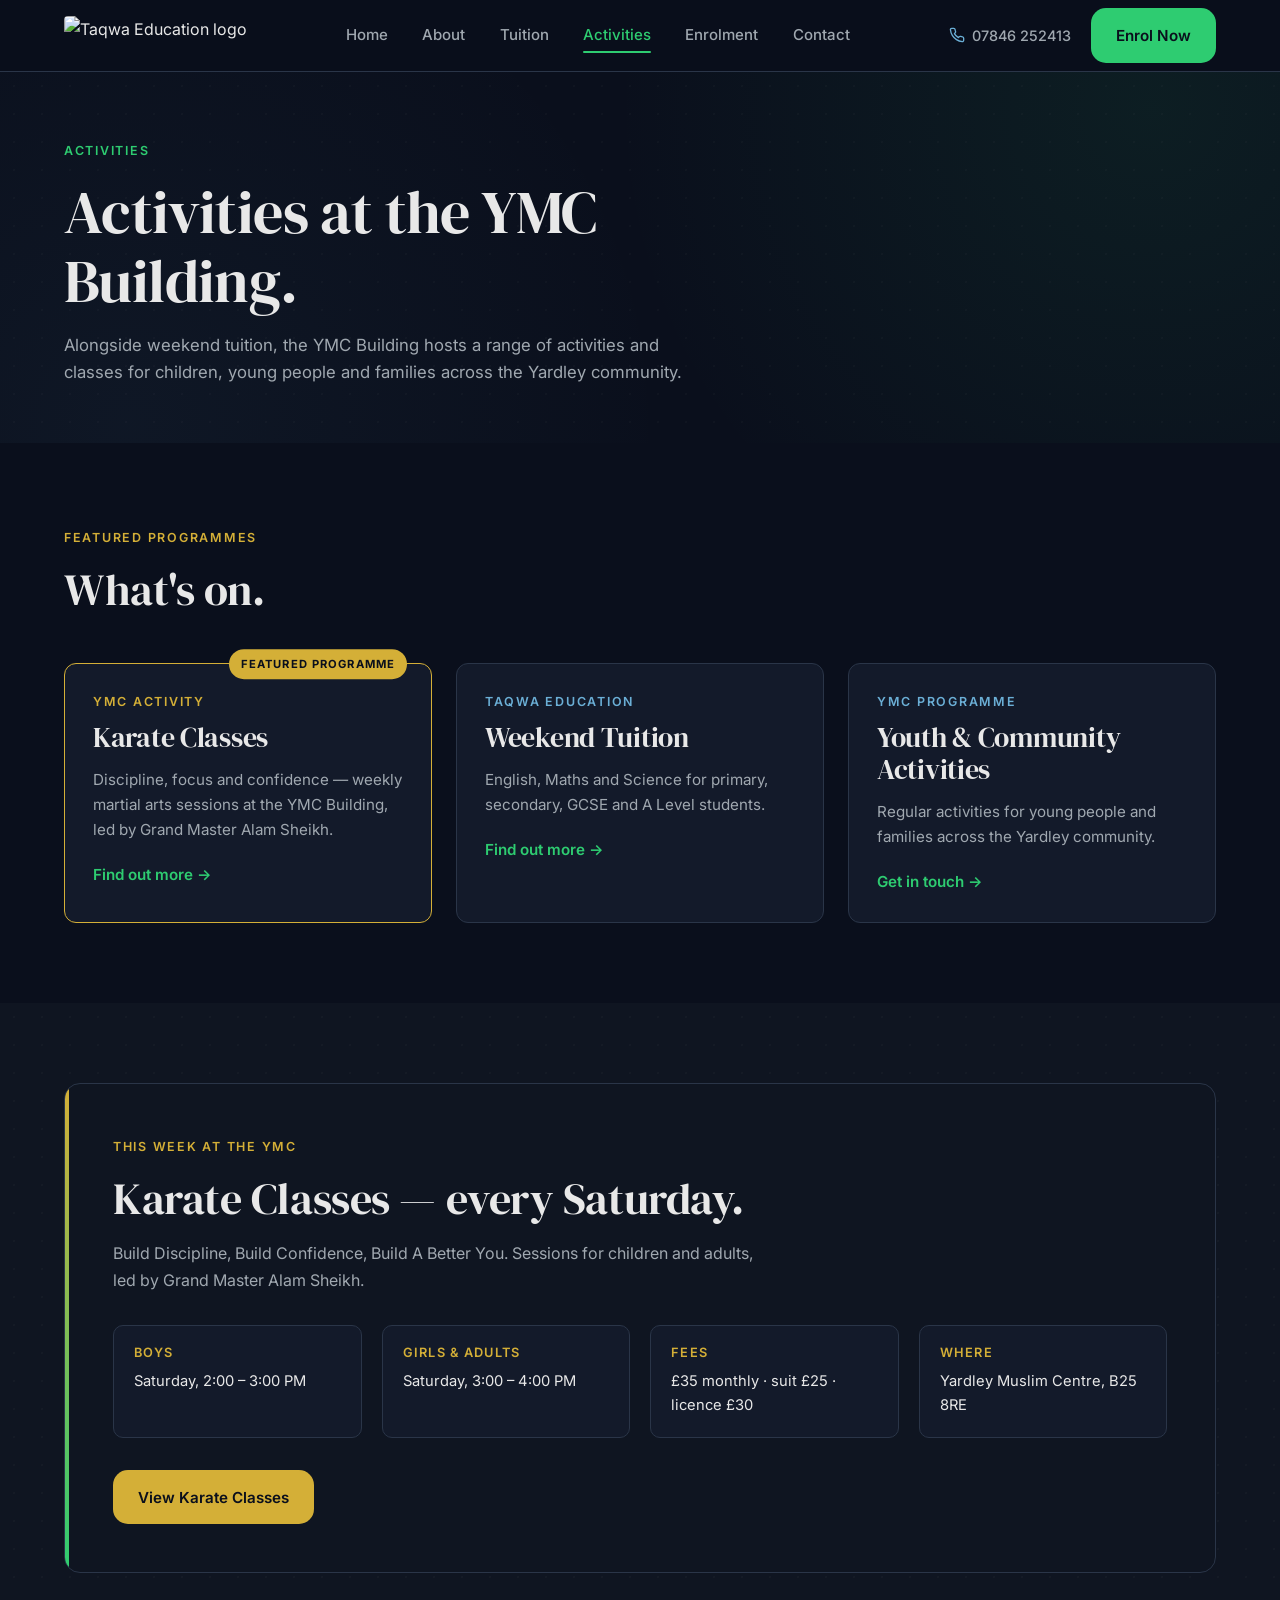
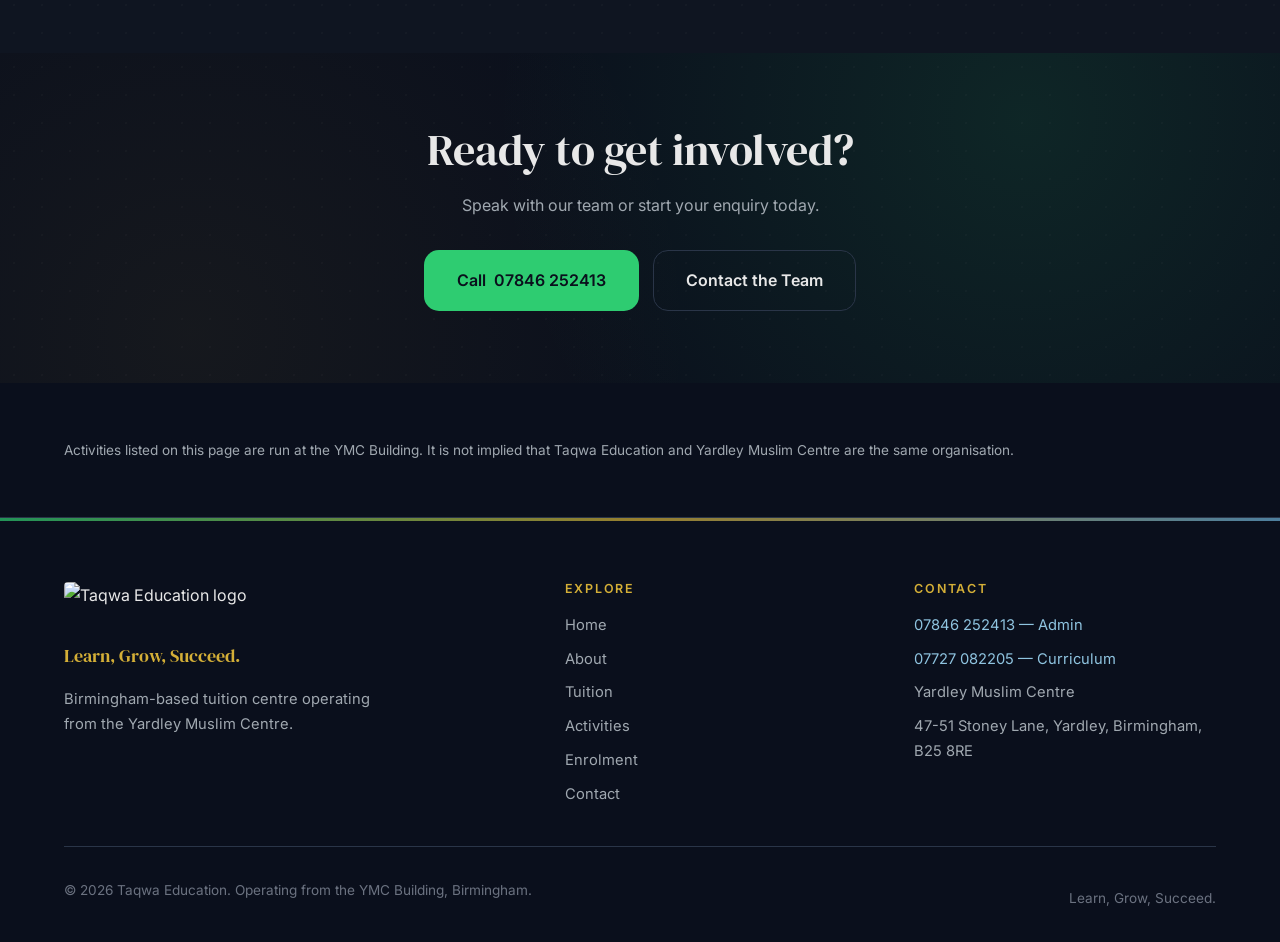
==== activities/index.html @ d9511a02 "Add Activities page with content and structure This HTML file contains the structure and content for" ====
<!DOCTYPE html>
<html lang="en-GB">
<head>
  <meta charset="UTF-8">
  <meta name="viewport" content="width=device-width, initial-scale=1">
  <title>Activities &amp; Classes | Taqwa Education</title>
  <meta name="description" content="Activities and classes at the Yardley Muslim Centre (YMC) Building, Birmingham — karate classes for children and adults, weekend tuition and community programmes.">
  <link rel="canonical" href="https://taqwaeducation.com/activities/">
  <link rel="preconnect" href="https://fonts.googleapis.com">
  <link rel="preconnect" href="https://fonts.gstatic.com" crossorigin>
  <link href="https://fonts.googleapis.com/css2?family=DM+Serif+Display&family=Inter:wght@400;500;600;700&display=swap" rel="stylesheet">
  <link rel="stylesheet" href="/styles.css">
</head>
<body>
<a class="skip-link" href="#main">Skip to content</a>

<!-- ============ HEADER (keep identical site-wide) ============ -->
<header class="site-header">
  <div class="header-inner">
    <a class="brand" href="/" aria-label="Taqwa Education — Home">
      <img src="/assets/images/logo.png" alt="Taqwa Education logo"><!-- ← swap to your actual logo path -->
    </a>
    <nav class="nav" aria-label="Main navigation">
      <a href="/">Home</a>
      <a href="/about">About</a>
      <a href="/services">Tuition</a>
      <a href="/activities/" class="active">Activities</a>
      <a href="/enrolment">Enrolment</a>
      <a href="/contact">Contact</a>
    </nav>
    <div class="nav-cta">
      <a class="nav-phone" href="tel:07846252413" data-cfg-phone="phoneAdminRaw">
        <svg width="16" height="16" viewBox="0 0 24 24" fill="none" stroke="currentColor" stroke-width="2" stroke-linecap="round" stroke-linejoin="round"><path d="M22 16.92v3a2 2 0 0 1-2.18 2 19.79 19.79 0 0 1-8.63-3.07 19.5 19.5 0 0 1-6-6 19.79 19.79 0 0 1-3.07-8.67A2 2 0 0 1 4.11 2h3a2 2 0 0 1 2 1.72 12.84 12.84 0 0 0 .7 2.81 2 2 0 0 1-.45 2.11L8.09 9.91a16 16 0 0 0 6 6l1.27-1.27a2 2 0 0 1 2.11-.45 12.84 12.84 0 0 0 2.81.7A2 2 0 0 1 22 16.92z"/></svg>
        <span data-cfg="phoneAdmin">07846 252413</span>
      </a>
      <a class="btn btn-primary" href="/enrolment">Enrol Now</a>
      <button class="hamburger" aria-expanded="false" aria-controls="mobileNav" aria-label="Toggle menu">
        <svg class="icon-open" width="22" height="22" viewBox="0 0 24 24" fill="none" stroke="currentColor" stroke-width="2" stroke-linecap="round"><line x1="3" y1="6" x2="21" y2="6"/><line x1="3" y1="12" x2="21" y2="12"/><line x1="3" y1="18" x2="21" y2="18"/></svg>
        <svg class="icon-close" width="22" height="22" viewBox="0 0 24 24" fill="none" stroke="currentColor" stroke-width="2" stroke-linecap="round"><line x1="18" y1="6" x2="6" y2="18"/><line x1="6" y1="6" x2="18" y2="18"/></svg>
      </button>
    </div>
  </div>
</header>

<nav class="mobile-nav" id="mobileNav" aria-label="Mobile navigation">
  <a href="/">Home</a>
  <a href="/about">About</a>
  <a href="/services">Tuition</a>
  <a href="/activities/" class="active">Activities</a>
  <a href="/enrolment">Enrolment</a>
  <a href="/contact">Contact</a>
  <a class="btn btn-primary btn-block" href="/enrolment">Enrol Now</a>
  <div class="mobile-contact">
    <a href="tel:07846252413" data-cfg-phone="phoneAdminRaw">
      <svg width="15" height="15" viewBox="0 0 24 24" fill="none" stroke="currentColor" stroke-width="2" stroke-linecap="round" stroke-linejoin="round"><path d="M22 16.92v3a2 2 0 0 1-2.18 2 19.79 19.79 0 0 1-8.63-3.07 19.5 19.5 0 0 1-6-6 19.79 19.79 0 0 1-3.07-8.67A2 2 0 0 1 4.11 2h3a2 2 0 0 1 2 1.72 12.84 12.84 0 0 0 .7 2.81 2 2 0 0 1-.45 2.11L8.09 9.91a16 16 0 0 0 6 6l1.27-1.27a2 2 0 0 1 2.11-.45 12.84 12.84 0 0 0 2.81.7A2 2 0 0 1 22 16.92z"/></svg>
      <span data-cfg="phoneAdmin">07846 252413</span>
    </a>
  </div>
</nav>

<main id="main">

  <!-- Page hero -->
  <section class="page-hero">
    <div class="container">
      <p class="eyebrow eyebrow-green">Activities</p>
      <h1>Activities at the YMC Building.</h1>
      <p class="lead">Alongside weekend tuition, the YMC Building hosts a range of activities and
        classes for children, young people and families across the Yardley community.</p>
    </div>
  </section>

  <!-- What's on -->
  <section class="section">
    <div class="container">
      <div class="section-head">
        <p class="eyebrow">Featured Programmes</p>
        <h2>What's on.</h2>
      </div>
      <div class="grid grid-3">
        <a class="service-card featured" href="/activities/karate">
          <p class="stage">YMC Activity</p>
          <h3>Karate Classes</h3>
          <p>Discipline, focus and confidence — weekly martial arts sessions at the YMC Building, led by Grand Master Alam Sheikh.</p>
          <span class="link-arrow">Find out more →</span>
        </a>
        <a class="service-card" href="/services">
          <p class="stage">Taqwa Education</p>
          <h3>Weekend Tuition</h3>
          <p>English, Maths and Science for primary, secondary, GCSE and A Level students.</p>
          <span class="link-arrow">Find out more →</span>
        </a>
        <a class="service-card" href="/contact">
          <p class="stage">YMC Programme</p>
          <h3>Youth &amp; Community Activities</h3>
          <p>Regular activities for young people and families across the Yardley community.</p>
          <span class="link-arrow">Get in touch →</span>
        </a>
      </div>
    </div>
  </section>

  <!-- Karate spotlight -->
  <section class="section section-dark-2">
    <div class="container">
      <div class="feature-callout">
        <p class="eyebrow">This Week at the YMC</p>
        <h2>Karate Classes — every Saturday.</h2>
        <p>Build Discipline, Build Confidence, Build A Better You. Sessions for children and adults,
          led by Grand Master Alam Sheikh.</p>
        <div class="feature-grid">
          <div>
            <h4>Boys</h4>
            <p><span data-cfg="karateBoysDay">Saturday</span>, <span data-cfg="karateBoysTime">2:00 – 3:00 PM</span></p>
          </div>
          <div>
            <h4><span data-cfg="karateGirlsLabel">Girls &amp; Adults</span></h4>
            <p><span data-cfg="karateBoysDay">Saturday</span>, <span data-cfg="karateGirlsTime">3:00 – 4:00 PM</span></p>
          </div>
          <div>
            <h4>Fees</h4>
            <p><span data-cfg="karateMonthly">£35</span> monthly · suit <span data-cfg="karateSuit">£25</span> · licence <span data-cfg="karateLicence">£30</span></p>
          </div>
          <div>
            <h4>Where</h4>
            <p>Yardley Muslim Centre, B25 8RE</p>
          </div>
        </div>
        <a class="btn btn-gold mt-2" href="/activities/karate">View Karate Classes</a>
      </div>
    </div>
  </section>

  <!-- CTA -->
  <section class="cta-band">
    <div class="container">
      <h2>Ready to get involved?</h2>
      <p>Speak with our team or start your enquiry today.</p>
      <div class="hero-ctas">
        <a class="btn btn-primary btn-lg" href="tel:07846252413" data-cfg-phone="phoneAdminRaw">Call <span data-cfg="phoneAdmin">07846 252413</span></a>
        <a class="btn btn-outline btn-lg" href="/contact">Contact the Team</a>
      </div>
    </div>
  </section>

  <!-- Disclaimer -->
  <section class="section-sm">
    <div class="container">
      <p class="text-secondary" style="font-size:.85rem;">Activities listed on this page are run at the YMC Building.
        It is not implied that Taqwa Education and Yardley Muslim Centre are the same organisation.</p>
    </div>
  </section>

</main>

<!-- ============ FOOTER (keep identical site-wide) ============ -->
<footer class="site-footer">
  <div class="container">
    <div class="footer-grid">
      <div class="footer-brand">
        <img src="/assets/images/logo.png" alt="Taqwa Education logo">
        <p class="tagline" data-cfg="tagline">Learn, Grow, Succeed.</p>
        <p>Birmingham-based tuition centre operating from the Yardley Muslim Centre.</p>
      </div>
      <div class="footer-col">
        <h4>Explore</h4>
        <ul>
          <li><a href="/">Home</a></li>
          <li><a href="/about">About</a></li>
          <li><a href="/services">Tuition</a></li>
          <li><a href="/activities/">Activities</a></li>
          <li><a href="/enrolment">Enrolment</a></li>
          <li><a href="/contact">Contact</a></li>
        </ul>
      </div>
      <div class="footer-col">
        <h4>Contact</h4>
        <ul>
          <li><a class="phone-link" href="tel:07846252413" data-cfg-phone="phoneAdminRaw"><span data-cfg="phoneAdmin">07846 252413</span> — Admin</a></li>
          <li><a class="phone-link" href="tel:07727082205" data-cfg-phone="phoneCurriculumRaw"><span data-cfg="phoneCurriculum">07727 082205</span> — Curriculum</a></li>
          <li><span data-cfg="addressLine1">Yardley Muslim Centre</span></li>
          <li><span data-cfg="addressLine2">49 Stoney Lane, Yardley, Birmingham, B25 8RE</span></li>
        </ul>
      </div>
    </div>
    <div class="footer-bottom">
      <p>© <span data-cfg="year">2026</span> Taqwa Education. Operating from the YMC Building, Birmingham.</p>
      <p data-cfg="tagline">Learn, Grow, Succeed.</p>
    </div>
  </div>
</footer>

<script src="/site-config.js"></script>
<script src="/script.js"></script>
</body>
</html>
---- styles.css ----
/* =========================================================
   Taqwa Education — Design System
   100% Pure Dark Navy Theme (YMC-inspired)
   ========================================================= */

:root {
  /* Dark navy palette */
  --navy: #0A0F1C;
  --navy-light: #0F1521;
  --card: #131A2A;
  --card-2: #1A2332;

  /* Accents */
  --green: #2ECC71;
  --green-bright: #3DDC82;
  --gold: #D4AF37;
  --gold-soft: #E5C158;
  --blue: #6BAFD6;
  --blue-light: #8FC4E0;

  /* Text */
  --text: #E8E8E8;
  --text-secondary: #A0A8B0;
  --text-muted: #6B7280;
  --highlight: #2ECC7180;
  
  /* Borders */
  --border: #2A3548;

  /* Effects */
  --shadow-sm: 0 1px 2px rgba(0, 0, 0, 0.2);
  --shadow-md: 0 4px 16px rgba(0, 0, 0, 0.25);
  --shadow-lg: 0 12px 32px rgba(0, 0, 0, 0.35);
  --shadow-green: 0 8px 24px rgba(46, 204, 113, 0.25);

  /* Radius */
  --radius-sm: 15px; /* Buttons */
  --radius: 10px;
  --radius-md: 12px;
  --radius-lg: 16px;

  /* Layout */
  --max-width: 1200px;
  --header-height: 72px;
  --header-height-mobile: 60px;
}

/* ---------- Reset ---------- */
*, *::before, *::after {
  box-sizing: border-box;
  margin: 0;
  padding: 0;
}

html {
  scroll-behavior: smooth;
  -webkit-text-size-adjust: 100%;
}

body {
  font-family: 'Inter', -apple-system, BlinkMacSystemFont, 'Segoe UI', Roboto, sans-serif;
  font-size: 16px;
  line-height: 1.65;
  color: var(--text);
  background: var(--navy);
  -webkit-font-smoothing: antialiased;
  -moz-osx-font-smoothing: grayscale;
  overflow-x: hidden;
  cursor: default;
}

img { max-width: 100%; display: block; }
a { color: inherit; text-decoration: none; }
button { font-family: inherit; cursor: pointer; border: none; background: none; }
ul { list-style: none; }

::selection {
  background: var(--highlight);
}

input[type="checkbox"], input[type="radio"] {
  accent-color: var(--green);
}

:focus-visible {
  outline: 2px solid var(--green);
  outline-offset: 3px;
  border-radius: 4px;
}

@media (prefers-reduced-motion: reduce) {
  html { scroll-behavior: auto; }
  *, *::before, *::after {
    animation-duration: 0.01ms !important;
    animation-iteration-count: 1 !important;
    transition-duration: 0.01ms !important;
    scroll-behavior: auto !important;
  }
}

/* ---------- Typography ---------- */
h1, h2, h3, h4 {
  font-family: 'DM Serif Display', Georgia, serif;
  font-weight: 400;
  line-height: 1.15;
  letter-spacing: -0.01em;
}

h1 { font-size: clamp(2.25rem, 5vw, 3.75rem); }
h2 { font-size: clamp(1.875rem, 3.5vw, 2.75rem); }
h3 { font-size: clamp(1.375rem, 2.5vw, 1.75rem); }
h4 { font-size: 1.25rem; }

p { color: inherit; }
p + p { margin-top: 1rem; }

.eyebrow {
  font-family: 'Inter', sans-serif;
  font-size: 0.78rem;
  font-weight: 600;
  letter-spacing: 0.14em;
  text-transform: uppercase;
  color: var(--gold);
  display: inline-block;
  margin-bottom: 1rem;
}

.eyebrow-blue { color: var(--blue); }
.eyebrow-green { color: var(--green); }

.text-secondary { color: var(--text-secondary); }
.text-dark-secondary { color: var(--text-secondary); } /* Mapped for dark theme */

/* ---------- Layout helpers ---------- */
.container {
  width: 100%;
  max-width: var(--max-width);
  margin: 0 auto;
  padding: 0 1.5rem;
}
.section { padding: 5rem 0; }
.section-sm { padding: 3.5rem 0; }
.section-lg { padding: 6.5rem 0; }

/* All sections are strictly dark navy */
.section-dark, .section-light, .section-tint-2 { background: var(--navy); color: var(--text); }
.section-dark-2, .section-tint { background: var(--navy-light); color: var(--text); }

.section-head { max-width: 720px; margin-bottom: 3rem; }
.section-head.center { margin-left: auto; margin-right: auto; text-align: center; }

/* Subtle pattern on all sections */
.section-dark, .section-dark-2, .section-light, .section-tint, .section-tint-2 {
  position: relative;
}
.section-dark::before, .section-dark-2::before, .section-light::before, .section-tint::before, .section-tint-2::before {
  content: '';
  position: absolute;
  inset: 0;
  background-image: radial-gradient(circle, rgba(232, 232, 232, 0.025) 1px, transparent 1px);
  background-size: 28px 28px;
  pointer-events: none;
  z-index: 0;
}
.section-dark > .container,
.section-dark-2 > .container,
.section-light > .container,
.section-tint > .container,
.section-tint-2 > .container {
  position: relative;
  z-index: 1;
}

/* ---------- Skip link ---------- */
.skip-link {
  position: absolute;
  left: -9999px;
  top: 0;
  background: var(--green);
  color: var(--navy);
  padding: 0.75rem 1.25rem;
  font-weight: 600;
  font-size: 0.875rem;
  border-radius: 0 0 var(--radius-sm) 0;
  z-index: 1000;
}
.skip-link:focus { left: 0; }

/* ---------- Buttons ---------- */
.btn {
  display: inline-flex;
  align-items: center;
  justify-content: center;
  gap: 0.5rem;
  padding: 0.85rem 1.5rem;
  font-size: 0.95rem;
  font-weight: 600;
  font-family: 'Inter', sans-serif;
  border-radius: 15px; /* More rounded as requested */
  border: 1px solid transparent;
  transition: all 0.2s ease;
  cursor: pointer;
  text-align: center;
  white-space: nowrap;
}

.btn-primary {
  background: var(--green);
  color: var(--navy);
}
.btn-primary:hover {
  background: var(--green-bright);
  transform: translateY(-1px);
  box-shadow: var(--shadow-green);
}

.btn-gold {
  background: var(--gold);
  color: var(--navy);
}
.btn-gold:hover {
  background: var(--gold-soft);
  transform: translateY(-1px);
}

.btn-outline, .btn-outline-light {
  background: transparent;
  border-color: var(--border);
  color: var(--text);
}
.btn-outline:hover, .btn-outline-light:hover {
  border-color: var(--green);
  color: var(--green);
  background: rgba(46, 204, 113, 0.08);
}

.btn-ghost-blue {
  background: transparent;
  border-color: rgba(107, 175, 214, 0.4);
  color: var(--blue);
}
.btn-ghost-blue:hover {
  border-color: var(--blue);
  background: rgba(107, 175, 214, 0.08);
}

.btn-dark {
  background: var(--card-2);
  color: var(--text);
  border: 1px solid var(--border);
}
.btn-dark:hover {
  background: var(--card);
  border-color: var(--green);
}

.btn-lg { padding: 1rem 2rem; font-size: 1rem; }
.btn-block { width: 100%; }

.link-arrow {
  display: inline-flex;
  align-items: center;
  gap: 0.4rem;
  font-weight: 600;
  color: var(--green);
  font-size: 0.95rem;
  transition: gap 0.2s ease;
}
.link-arrow:hover { gap: 0.7rem; }
.link-arrow-blue { color: var(--blue); }
.link-arrow-blue:hover { color: var(--blue-light); }
.link-arrow-gold { color: var(--gold); }
.link-arrow-gold:hover { color: var(--gold-soft); }

/* ---------- Header ---------- */
.site-header {
  position: sticky;
  top: 0;
  z-index: 100;
  background: rgba(10, 15, 28, 0.96);
  backdrop-filter: saturate(180%) blur(10px);
  -webkit-backdrop-filter: saturate(180%) blur(10px);
  border-bottom: 1px solid var(--border);
  height: var(--header-height);
  display: flex;
  align-items: center;
}

.header-inner {
  width: 100%;
  max-width: var(--max-width);
  margin: 0 auto;
  padding: 0 1.5rem;
  display: flex;
  align-items: center;
  justify-content: space-between;
  gap: 1.5rem;
}

.brand {
  display: flex;
  align-items: center;
  gap: 0.75rem;
}
.brand img {
  height: 38px;
  width: auto;
  border-radius: 4px;
}

.nav {
  display: flex;
  align-items: center;
  gap: 0.25rem;
}
.nav a {
  display: inline-block;
  padding: 0.55rem 0.95rem;
  font-size: 0.94rem;
  font-weight: 500;
  color: var(--text-secondary);
  border-radius: 8px;
  transition: color 0.2s ease, background 0.2s ease;
  position: relative;
}
.nav a:hover { color: var(--text); }
.nav a.active { color: var(--green); }
.nav a.active::after {
  content: '';
  position: absolute;
  left: 0.95rem;
  right: 0.95rem;
  bottom: 0.25rem;
  height: 2px;
  background: var(--green);
  border-radius: 2px;
}

.nav-cta {
  display: flex;
  align-items: center;
  gap: 0.75rem;
}

.nav-phone {
  display: inline-flex;
  align-items: center;
  gap: 0.45rem;
  font-size: 0.9rem;
  font-weight: 500;
  color: var(--text-secondary);
  padding-right: 0.5rem;
}
.nav-phone:hover { color: var(--text); }
.nav-phone svg { color: var(--blue); }

.hamburger {
  display: none;
  width: 44px;
  height: 44px;
  border-radius: var(--radius-sm);
  border: 1px solid var(--border);
  color: var(--text);
  align-items: center;
  justify-content: center;
  background: transparent;
}
.hamburger:hover { border-color: var(--green); color: var(--green); }
.hamburger[aria-expanded="true"] .icon-open { display: none; }
.hamburger[aria-expanded="false"] .icon-close { display: none; }

/* ---------- Mobile nav ---------- */
.mobile-nav {
  position: fixed;
  top: var(--header-height-mobile);
  left: 0;
  right: 0;
  background: var(--navy-light);
  border-bottom: 1px solid var(--border);
  padding: 1.25rem 1.5rem 2rem;
  transform: translateY(-110%);
  opacity: 0;
  transition: transform 0.32s ease, opacity 0.32s ease;
  pointer-events: none;
  z-index: 99;
  max-height: calc(100vh - var(--header-height-mobile));
  overflow-y: auto;
}
.mobile-nav.open {
  transform: translateY(0);
  opacity: 1;
  pointer-events: auto;
}
.mobile-nav a {
  display: block;
  padding: 0.85rem 0.5rem;
  font-size: 1rem;
  font-weight: 500;
  color: var(--text);
  border-bottom: 1px solid var(--border);
}
.mobile-nav a.active { color: var(--green); }
.mobile-nav a:hover { color: var(--green); }
.mobile-nav .btn { margin-top: 1.25rem; }
.mobile-nav .mobile-contact {
  margin-top: 1.5rem;
  padding-top: 1.25rem;
  border-top: 1px solid var(--border);
  font-size: 0.9rem;
  color: var(--text-secondary);
}
.mobile-nav .mobile-contact a {
  display: inline-flex;
  align-items: center;
  gap: 0.5rem;
  border: none;
  padding: 0.25rem 0;
  color: var(--blue);
  font-weight: 600;
}

@media (max-width: 900px) {
  .site-header { height: var(--header-height-mobile); }
  .nav, .nav-cta .btn { display: none; }
  .nav-phone { display: none; }
  .hamburger { display: flex; }
  .brand img { height: 34px; }
}

/* ---------- Hero ---------- */
.hero {
  background:
    radial-gradient(circle at 85% 15%, rgba(46, 204, 113, 0.10) 0%, transparent 45%),
    radial-gradient(circle at 5% 95%, rgba(212, 175, 55, 0.06) 0%, transparent 40%),
    var(--navy);
  color: var(--text);
  padding: 5.5rem 0 5rem;
  position: relative;
  overflow: hidden;
}
.hero::before {
  content: '';
  position: absolute;
  inset: 0;
  background-image: radial-gradient(circle, rgba(232, 232, 232, 0.022) 1px, transparent 1px);
  background-size: 28px 28px;
  pointer-events: none;
}
.hero .container { position: relative; z-index: 1; }

.hero-grid {
  display: grid;
  grid-template-columns: 1.15fr 0.85fr;
  gap: 3.5rem;
  align-items: center;
}

.hero h1 { margin-bottom: 1.5rem; }
.hero .lead {
  font-size: 1.125rem;
  line-height: 1.65;
  color: var(--text-secondary);
  max-width: 520px;
  margin-bottom: 2rem;
}

.hero-ctas {
  display: flex;
  flex-wrap: wrap;
  gap: 0.85rem;
  margin-bottom: 2.25rem;
}

.hero-points {
  display: flex;
  flex-wrap: wrap;
  gap: 1.5rem 2rem;
  padding-top: 1.5rem;
  border-top: 1px solid var(--border);
}
.hero-point {
  display: flex;
  align-items: center;
  gap: 0.65rem;
  font-size: 0.95rem;
  color: var(--text);
}
.hero-point svg { color: var(--green); flex-shrink: 0; }

/* Tuition info card */
.tuition-card {
  background: var(--card);
  border: 1px solid var(--border);
  border-radius: var(--radius-lg);
  padding: 2.25rem;
  box-shadow: var(--shadow-md);
  position: relative;
}
.tuition-card::before {
  content: '';
  position: absolute;
  top: 0;
  left: 2.25rem;
  right: 2.25rem;
  height: 3px;
  background: linear-gradient(90deg, var(--green), var(--gold));
  border-radius: 0 0 3px 3px;
}
.tuition-card .eyebrow { color: var(--gold); margin-bottom: 0.75rem; }
.tuition-card h3 { color: var(--text); margin-bottom: 0.35rem; }
.tuition-card .when {
  color: var(--blue-light);
  font-size: 1.05rem;
  font-weight: 500;
  margin-bottom: 1.75rem;
}
.tuition-card .divider {
  height: 1px;
  background: var(--border);
  margin: 0 0 1.5rem;
}
.price-list { display: flex; flex-direction: column; gap: 0.85rem; }
.price-row {
  display: flex;
  justify-content: space-between;
  align-items: baseline;
  gap: 1rem;
  font-size: 0.95rem;
}
.price-row .label { color: var(--text-secondary); }
.price-row .price {
  font-family: 'DM Serif Display', serif;
  font-size: 1.15rem;
  color: var(--green);
}

@media (max-width: 900px) {
  .hero-grid { grid-template-columns: 1fr; gap: 2.5rem; }
  .hero { padding: 3rem 0 3.5rem; }
  .hero h1 { font-size: clamp(2rem, 7vw, 2.75rem); }
}

/* ---------- Page hero ---------- */
.page-hero {
  background:
    radial-gradient(circle at 90% 10%, rgba(46, 204, 113, 0.08) 0%, transparent 45%),
    radial-gradient(circle at 10% 95%, rgba(107, 175, 214, 0.05) 0%, transparent 45%),
    var(--navy);
  color: var(--text);
  padding: 4rem 0 3.5rem;
  position: relative;
  overflow: hidden;
}
.page-hero::before {
  content: '';
  position: absolute;
  inset: 0;
  background-image: radial-gradient(circle, rgba(232, 232, 232, 0.022) 1px, transparent 1px);
  background-size: 28px 28px;
  pointer-events: none;
}
.page-hero .container { position: relative; z-index: 1; }
.page-hero h1 { margin-bottom: 1rem; max-width: 760px; }
.page-hero .lead {
  font-size: 1.05rem;
  color: var(--text-secondary);
  max-width: 640px;
}

/* ---------- Slider ---------- */
.slider-wrap {
  background: var(--navy-light);
  padding: 4rem 0 4.5rem;
  position: relative;
}
.slider-wrap::before {
  content: '';
  position: absolute;
  inset: 0;
  background-image: radial-gradient(circle, rgba(232, 232, 232, 0.022) 1px, transparent 1px);
  background-size: 28px 28px;
  pointer-events: none;
}
.slider-wrap .container { position: relative; z-index: 1; }

.slider-head {
  display: flex;
  align-items: flex-end;
  justify-content: space-between;
  margin-bottom: 1.75rem;
  gap: 1.5rem;
}
.slider-head h2 { color: var(--text); }
.slider-head .eyebrow { color: var(--gold); margin-bottom: 0.5rem; }
.slider-controls { display: flex; gap: 0.5rem; }

.slider {
  position: relative;
  border-radius: var(--radius-lg);
  overflow: hidden;
  border: 1px solid var(--border);
  background: var(--card);
}

.slider-viewport { overflow: hidden; position: relative; }

.slider-track {
  display: flex;
  transition: transform 0.6s cubic-bezier(0.4, 0, 0.2, 1);
  will-change: transform;
}
@media (prefers-reduced-motion: reduce) {
  .slider-track { transition: none; }
}

.slide {
  flex: 0 0 100%;
  position: relative;
  aspect-ratio: 16 / 9;
  background: linear-gradient(135deg, var(--card-2), var(--navy));
  overflow: hidden;
}
.slide-media {
  position: absolute;
  inset: 0;
  background: linear-gradient(135deg, var(--card-2), var(--navy-light));
  overflow: hidden;
}
.slide-img {
  width: 100%;
  height: 100%;
  object-fit: cover;
  display: block;
}
.slide-overlay {
  position: absolute;
  inset: 0;
  background: linear-gradient(to top, rgba(10, 15, 28, 0.92) 0%, rgba(10, 15, 28, 0.55) 45%, rgba(10, 15, 28, 0.25) 100%);
  pointer-events: none;
}
.slide-content {
  position: absolute;
  bottom: 0;
  left: 0;
  right: 0;
  padding: 2.25rem 2.5rem;
  color: var(--text);
  max-width: 720px;
}
.slide-eyebrow {
  font-size: 0.74rem;
  font-weight: 600;
  letter-spacing: 0.14em;
  text-transform: uppercase;
  color: var(--gold);
  margin-bottom: 0.65rem;
  display: inline-block;
}
.slide-title {
  font-family: 'DM Serif Display', serif;
  font-size: clamp(1.5rem, 3vw, 2.25rem);
  line-height: 1.15;
  color: var(--text);
  margin-bottom: 0.5rem;
}
.slide-subtitle {
  font-size: 1rem;
  color: var(--text-secondary);
  max-width: 560px;
}

.slider-nav {
  position: absolute;
  top: 50%;
  transform: translateY(-50%);
  width: 44px;
  height: 44px;
  border-radius: 50%;
  background: rgba(10, 15, 28, 0.75);
  border: 1px solid var(--border);
  color: var(--text);
  display: flex;
  align-items: center;
  justify-content: center;
  transition: all 0.2s ease;
  z-index: 5;
}
.slider-nav:hover {
  background: var(--green);
  color: var(--navy);
  border-color: var(--green);
}
.slider-prev { left: 1rem; }
.slider-next { right: 1rem; }

.slider-dots {
  position: absolute;
  bottom: 1rem;
  right: 2.5rem;
  display: flex;
  gap: 0.5rem;
  z-index: 5;
}
.slider-dot {
  width: 8px;
  height: 8px;
  border-radius: 50%;
  background: rgba(232, 232, 232, 0.35);
  border: none;
  transition: all 0.2s ease;
  padding: 0;
}
.slider-dot.active {
  background: var(--green);
  width: 24px;
  border-radius: 4px;
}
.slider-dot:hover { background: rgba(232, 232, 232, 0.6); }
.slider-dot.active:hover { background: var(--green); }

@media (max-width: 768px) {
  .slide { aspect-ratio: 4 / 3; }
  .slide-content { padding: 1.5rem 1.5rem; }
  .slider-dots { right: 1.5rem; bottom: 1rem; }
  .slider-nav { width: 38px; height: 38px; }
  .slider-prev { left: 0.5rem; }
  .slider-next { right: 0.5rem; }
  .slider-head { flex-direction: column; align-items: flex-start; }
}

/* ---------- Cards grid ---------- */
.grid { display: grid; gap: 1.5rem; }
.grid-2 { grid-template-columns: repeat(2, 1fr); }
.grid-3 { grid-template-columns: repeat(3, 1fr); }
.grid-4 { grid-template-columns: repeat(4, 1fr); }
@media (max-width: 900px) {
  .grid-3, .grid-4 { grid-template-columns: repeat(2, 1fr); }
}
@media (max-width: 600px) {
  .grid-2, .grid-3, .grid-4 { grid-template-columns: 1fr; }
}

/* ---------- Service card ---------- */
.service-card {
  background: var(--card);
  border: 1px solid var(--border);
  border-radius: var(--radius-md);
  padding: 1.75rem;
  transition: border-color 0.2s ease, transform 0.2s ease, box-shadow 0.2s ease;
  display: flex;
  flex-direction: column;
  height: 100%;
}
.service-card .stage {
  font-size: 0.78rem;
  font-weight: 600;
  letter-spacing: 0.14em;
  text-transform: uppercase;
  color: var(--blue);
  margin-bottom: 0.5rem;
}
.service-card h3 { margin-bottom: 0.85rem; color: var(--text); }
.service-card p { color: var(--text-secondary); font-size: 0.95rem; margin-bottom: 1.25rem; }
.service-card ul.feature-list {
  display: flex;
  flex-direction: column;
  gap: 0.55rem;
  margin-top: auto;
}
.service-card ul.feature-list li {
  font-size: 0.92rem;
  color: var(--text-secondary);
  padding-left: 1.5rem;
  position: relative;
}
.service-card ul.feature-list li::before {
  content: '';
  position: absolute;
  left: 0;
  top: 0.55em;
  width: 6px;
  height: 6px;
  background: var(--green);
  border-radius: 50%;
}

.service-card.featured {
  border-color: var(--gold);
  position: relative;
  background: var(--card);
}
.service-card.featured::before {
  content: 'Featured Programme';
  position: absolute;
  top: 0;
  right: 1.5rem;
  transform: translateY(-50%);
  background: var(--gold);
  color: var(--navy);
  font-size: 0.7rem;
  font-weight: 700;
  letter-spacing: 0.1em;
  text-transform: uppercase;
  padding: 0.35rem 0.75rem;
  border-radius: 999px;
}
.service-card.featured .stage { color: var(--gold); }

.card-dark {
  background: var(--card);
  border: 1px solid var(--border);
  border-radius: var(--radius-md);
  padding: 1.75rem;
  color: var(--text);
  transition: border-color 0.2s ease;
}
.card-dark h3 { color: var(--text); margin-bottom: 0.75rem; }
.card-dark p { color: var(--text-secondary); font-size: 0.95rem; }

/* ---------- Subject chips ---------- */
.subjects {
  display: flex;
  flex-wrap: wrap;
  gap: 0.6rem;
  margin-top: 1.5rem;
}
.subject-chip {
  display: inline-flex;
  align-items: center;
  padding: 0.5rem 0.95rem;
  background: var(--card-2);
  border: 1px solid var(--border);
  border-radius: 999px;
  font-size: 0.88rem;
  font-weight: 500;
  color: var(--text);
  transition: all 0.2s ease;
}

/* ---------- Split layouts ---------- */
.split {
  display: grid;
  grid-template-columns: 1.4fr 1fr;
  gap: 3.5rem;
  align-items: start;
}
.split-2 {
  display: grid;
  grid-template-columns: 1fr 1fr;
  gap: 3.5rem;
  align-items: center;
}
@media (max-width: 900px) {
  .split, .split-2 { grid-template-columns: 1fr; gap: 2rem; }
}

.info-card {
  background: var(--card);
  border: 1px solid var(--border);
  border-radius: var(--radius-md);
  padding: 2rem;
  color: var(--text);
}
.info-card h4 {
  font-family: 'Inter', sans-serif;
  font-weight: 600;
  font-size: 0.85rem;
  letter-spacing: 0.1em;
  text-transform: uppercase;
  color: var(--gold);
  margin-bottom: 1.25rem;
}
.info-list { display: flex; flex-direction: column; gap: 1rem; }
.info-list li {
  display: flex;
  gap: 0.75rem;
  align-items: flex-start;
  font-size: 0.95rem;
  color: var(--text-secondary);
}
.info-list li svg { color: var(--green); flex-shrink: 0; margin-top: 0.25rem; }
.info-list li strong { color: var(--text); display: block; font-weight: 500; }

/* ---------- Programme block ---------- */
.programme {
  display: grid;
  grid-template-columns: 0.9fr 1.6fr;
  gap: 3rem;
  align-items: center;
  padding: 3.5rem 0;
  border-bottom: 1px solid var(--border);
}
.programme:last-child { border-bottom: none; }
.programme.reverse { grid-template-columns: 1.6fr 0.9fr; }
.programme.reverse .programme-aside { order: 2; }
.programme.reverse .programme-main { order: 1; }

.programme-aside .stage-label {
  font-size: 0.8rem;
  font-weight: 700;
  letter-spacing: 0.14em;
  text-transform: uppercase;
  color: var(--blue);
  margin-bottom: 0.75rem;
}
.programme-aside h2 { margin-bottom: 0.5rem; color: var(--text); }
.programme-aside p { color: var(--text-secondary); }
.programme-aside .programme-tag {
  display: inline-block;
  padding: 0.4rem 0.85rem;
  background: rgba(46, 204, 113, 0.1);
  color: var(--green-bright);
  font-size: 0.82rem;
  font-weight: 600;
  border-radius: 999px;
  margin-top: 1rem;
}
.programme.featured .stage-label { color: var(--gold); }
.programme.featured .programme-tag {
  background: rgba(212, 175, 55, 0.12);
  color: var(--gold-soft);
}

.programme-main p { color: var(--text-secondary); font-size: 1.05rem; }
.programme-main ul {
  display: grid;
  grid-template-columns: 1fr 1fr;
  gap: 0.85rem 1.5rem;
  margin-top: 1.5rem;
}
.programme-main ul li {
  display: flex;
  align-items: flex-start;
  gap: 0.6rem;
  color: var(--text-secondary);
  font-size: 0.97rem;
}
.programme-main ul li svg { color: var(--green); flex-shrink: 0; margin-top: 0.3rem; }

@media (max-width: 900px) {
  .programme, .programme.reverse {
    grid-template-columns: 1fr;
    gap: 1.5rem;
    padding: 2.5rem 0;
  }
  .programme.reverse .programme-aside { order: 1; }
  .programme.reverse .programme-main { order: 2; }
  .programme-main ul { grid-template-columns: 1fr; }
}

/* ---------- Featured callout ---------- */
.feature-callout {
  background: var(--navy-light);
  border: 1px solid var(--border);
  border-radius: var(--radius-lg);
  padding: 3rem;
  color: var(--text);
  position: relative;
  overflow: hidden;
}
.feature-callout::before {
  content: '';
  position: absolute;
  top: 0;
  left: 0;
  bottom: 0;
  width: 4px;
  background: linear-gradient(180deg, var(--gold), var(--green));
}
.feature-callout .eyebrow { color: var(--gold); }
.feature-callout h2 { color: var(--text); margin-bottom: 1rem; }
.feature-callout p { color: var(--text-secondary); max-width: 640px; }
.feature-callout .feature-grid {
  display: grid;
  grid-template-columns: repeat(4, 1fr);
  gap: 1.25rem;
  margin-top: 2rem;
}
.feature-callout .feature-grid > div {
  padding: 1.25rem;
  background: var(--card);
  border: 1px solid var(--border);
  border-radius: var(--radius);
}
.feature-callout .feature-grid h4 {
  font-family: 'Inter', sans-serif;
  font-size: 0.8rem;
  font-weight: 600;
  letter-spacing: 0.1em;
  text-transform: uppercase;
  color: var(--gold);
  margin-bottom: 0.5rem;
}
.feature-callout .feature-grid p {
  color: var(--text);
  font-size: 0.92rem;
  margin: 0;
}
@media (max-width: 900px) {
  .feature-callout { padding: 2rem 1.5rem; }
  .feature-callout .feature-grid { grid-template-columns: 1fr 1fr; }
}
@media (max-width: 500px) {
  .feature-callout .feature-grid { grid-template-columns: 1fr; }
}

/* ---------- CTA band ---------- */
.cta-band {
  background:
    radial-gradient(circle at 80% 20%, rgba(46, 204, 113, 0.12) 0%, transparent 50%),
    radial-gradient(circle at 15% 85%, rgba(212, 175, 55, 0.06) 0%, transparent 45%),
    var(--navy);
  color: var(--text);
  padding: 4.5rem 0;
  text-align: center;
  position: relative;
  overflow: hidden;
}
.cta-band::before {
  content: '';
  position: absolute;
  inset: 0;
  background-image: radial-gradient(circle, rgba(232, 232, 232, 0.022) 1px, transparent 1px);
  background-size: 28px 28px;
  pointer-events: none;
}
.cta-band .container { position: relative; z-index: 1; }
.cta-band h2 { color: var(--text); margin-bottom: 1rem; }
.cta-band p { color: var(--text-secondary); max-width: 560px; margin: 0 auto 2rem; }
.cta-band .hero-ctas { justify-content: center; margin-bottom: 0; }

/* ---------- Contact cards ---------- */
.contact-card {
  background: var(--card);
  border: 1px solid var(--border);
  border-radius: var(--radius-md);
  padding: 2rem;
  height: 100%;
  display: flex;
  flex-direction: column;
}
.contact-card .role {
  font-size: 0.78rem;
  font-weight: 600;
  letter-spacing: 0.12em;
  text-transform: uppercase;
  color: var(--gold);
  margin-bottom: 0.65rem;
}
.contact-card h3 { margin-bottom: 0.5rem; color: var(--text); }
.contact-card .name {
  font-size: 1rem;
  color: var(--text-secondary);
  margin-bottom: 1.25rem;
}
.contact-card .phone {
  display: inline-flex;
  align-items: center;
  gap: 0.6rem;
  font-family: 'DM Serif Display', serif;
  font-size: 1.5rem;
  color: var(--text);
  margin-top: auto;
  padding-top: 1rem;
  border-top: 1px solid var(--border);
}
.contact-card .phone svg { color: var(--green); }
.contact-card .phone:hover { color: var(--green-bright); }

/* ---------- Location card ---------- */
.location-card {
  background: var(--card);
  border: 1px solid var(--border);
  border-radius: var(--radius-lg);
  padding: 2.25rem;
  color: var(--text);
}
.location-card .eyebrow { color: var(--gold); }
.location-card h3 { color: var(--text); margin-bottom: 0.5rem; }
.location-card .address { color: var(--text-secondary); font-size: 1rem; line-height: 1.6; }
.location-card .btn { margin-top: 1.5rem; }
.location-note {
  font-size: 0.85rem;
  color: var(--text-muted);
  margin-top: 1.25rem;
  padding-top: 1.25rem;
  border-top: 1px solid var(--border);
  line-height: 1.55;
}

/* ---------- Form ---------- */
.form-card {
  background: var(--card);
  border: 1px solid var(--border);
  border-radius: var(--radius-lg);
  padding: 2.5rem;
  box-shadow: var(--shadow-md);
}
.form-row {
  display: grid;
  grid-template-columns: 1fr 1fr;
  gap: 1.25rem;
  margin-bottom: 1.25rem;
}
.form-row-1 { grid-template-columns: 1fr; }
.form-field { display: flex; flex-direction: column; gap: 0.45rem; }
.form-field label {
  font-size: 0.88rem;
  font-weight: 600;
  color: var(--text);
}
.form-field label .req { color: var(--green-bright); }
.form-field input,
.form-field select,
.form-field textarea {
  font-family: 'Inter', sans-serif;
  font-size: 0.95rem;
  padding: 0.75rem 0.95rem;
  border: 1px solid var(--border);
  border-radius: var(--radius-sm);
  background: var(--card-2);
  color: var(--text);
  transition: border-color 0.2s ease, background 0.2s ease;
  width: 100%;
}
.form-field input::placeholder,
.form-field textarea::placeholder {
  color: var(--text-muted);
}
.form-field input:focus,
.form-field select:focus,
.form-field textarea:focus {
  outline: none;
  border-color: var(--green);
  background: var(--card);
  box-shadow: 0 0 0 3px rgba(46, 204, 113, 0.12);
}
.form-field textarea { resize: vertical; min-height: 110px; }
.form-field select {
  appearance: none;
  background-image: url("data:image/svg+xml;utf8,<svg xmlns='http://www.w3.org/2000/svg' width='14' height='14' viewBox='0 0 24 24' fill='none' stroke='%23A0A8B0' stroke-width='2.5' stroke-linecap='round' stroke-linejoin='round'><polyline points='6 9 12 15 18 9'/></svg>");
  background-repeat: no-repeat;
  background-position: right 1rem center;
  padding-right: 2.5rem;
}

.bot-field {
  position: absolute;
  left: -9999px;
  top: 0;
  width: 1px;
  height: 1px;
  overflow: hidden;
}

.radio-group {
  display: flex;
  flex-wrap: wrap;
  gap: 0.6rem;
  margin-top: 0.25rem;
}
.radio-pill { position: relative; cursor: pointer; }
.radio-pill input { position: absolute; opacity: 0; pointer-events: none; }
.radio-pill span {
  display: inline-flex;
  align-items: center;
  padding: 0.6rem 1.1rem;
  border: 1px solid var(--border);
  border-radius: 999px;
  font-size: 0.9rem;
  font-weight: 500;
  color: var(--text);
  background: var(--card-2);
  transition: all 0.18s ease;
  cursor: pointer;
}
.radio-pill:hover span {
  border-color: var(--green);
  color: var(--green-bright);
}
.radio-pill input:checked + span {
  background: var(--green);
  border-color: var(--green);
  color: var(--navy);
  font-weight: 600;
}
.radio-pill input:focus-visible + span {
  outline: 2px solid var(--green);
  outline-offset: 2px;
}

.form-consent {
  display: flex;
  align-items: flex-start;
  gap: 0.65rem;
  font-size: 0.85rem;
  color: var(--text-secondary);
  margin-bottom: 1.5rem;
}
.form-consent input { margin-top: 0.2rem; }

.form-status {
  margin-top: 1.5rem;
  padding: 1.5rem;
  border-radius: var(--radius);
  border: 1px solid;
}
.form-status.success {
  background: rgba(46, 204, 113, 0.08);
  border-color: var(--green);
}
.form-status.success h3 {
  font-family: 'Inter', sans-serif;
  font-size: 1.1rem;
  font-weight: 600;
  color: var(--green-bright);
  margin-bottom: 0.5rem;
}
.form-status.success p { color: var(--text-secondary); font-size: 0.95rem; }
.form-status.error {
  background: rgba(220, 80, 80, 0.06);
  border-color: #DC5050;
}
.form-status.error h3 {
  font-family: 'Inter', sans-serif;
  font-size: 1.1rem;
  font-weight: 600;
  color: #FF6B6B;
  margin-bottom: 0.5rem;
}
.form-status.error a { color: var(--green-bright); font-weight: 600; }

.form-alt {
  margin-top: 2.5rem;
  padding-top: 2rem;
  border-top: 1px solid var(--border);
  text-align: center;
}
.form-alt p { color: var(--text-secondary); font-size: 0.95rem; margin-bottom: 0.75rem; }
.form-alt .phones { display: flex; justify-content: center; gap: 1.5rem; flex-wrap: wrap; }
.form-alt .phones a {
  display: inline-flex;
  align-items: center;
  gap: 0.5rem;
  font-weight: 600;
  color: var(--text);
  font-size: 1rem;
}
.form-alt .phones a:hover { color: var(--green-bright); }
.form-alt .phones svg { color: var(--green); }

@media (max-width: 600px) {
  .form-card { padding: 1.5rem; }
  .form-row { grid-template-columns: 1fr; gap: 0; }
  .form-row .form-field { margin-bottom: 1.25rem; }
}

/* ---------- Footer ---------- */
.site-footer {
  background: var(--navy);
  color: var(--text);
  padding: 4rem 0 2rem;
  border-top: 1px solid var(--border);
  position: relative;
}
.site-footer::before {
  content: '';
  position: absolute;
  top: 0;
  left: 0;
  right: 0;
  height: 3px;
  background: linear-gradient(90deg, var(--green), var(--gold), var(--blue));
  opacity: 0.7;
}
.footer-grid {
  display: grid;
  grid-template-columns: 1.5fr 1fr 1fr;
  gap: 3rem;
  margin-bottom: 2.5rem;
}
.footer-brand img {
  height: 44px;
  border-radius: 4px;
  margin-bottom: 1rem;
}
.footer-brand .tagline {
  font-family: 'DM Serif Display', serif;
  font-size: 1.1rem;
  color: var(--gold);
  margin-bottom: 1rem;
}
.footer-brand p { color: var(--text-secondary); font-size: 0.92rem; max-width: 320px; }

.footer-col h4 {
  font-family: 'Inter', sans-serif;
  font-size: 0.78rem;
  font-weight: 600;
  letter-spacing: 0.14em;
  text-transform: uppercase;
  color: var(--gold);
  margin-bottom: 1rem;
}
.footer-col ul { display: flex; flex-direction: column; gap: 0.6rem; }
.footer-col ul li a {
  font-size: 0.92rem;
  color: var(--text-secondary);
  transition: color 0.2s ease;
}
.footer-col ul li a:hover { color: var(--green); }
.footer-col ul li { font-size: 0.92rem; color: var(--text-secondary); }
.footer-col ul li a.phone-link { color: var(--blue-light); }

.footer-bottom {
  border-top: 1px solid var(--border);
  padding-top: 1.5rem;
  display: flex;
  justify-content: space-between;
  align-items: center;
  gap: 1rem;
  flex-wrap: wrap;
}
.footer-bottom p { font-size: 0.85rem; color: var(--text-muted); }

@media (max-width: 900px) {
  .footer-grid { grid-template-columns: 1fr 1fr; gap: 2rem; }
  .footer-brand { grid-column: 1 / -1; }
}
@media (max-width: 500px) {
  .footer-grid { grid-template-columns: 1fr; }
  .footer-bottom { flex-direction: column; text-align: center; }
}

/* ---------- Helpers ---------- */
.mt-0 { margin-top: 0; }
.mt-1 { margin-top: 1rem; }
.mt-2 { margin-top: 2rem; }
.mt-3 { margin-top: 3rem; }
.mb-0 { margin-bottom: 0; }
.text-center { text-align: center; }
.list-check { display: flex; flex-direction: column; gap: 0.7rem; }
.list-check li {
  display: flex;
  align-items: flex-start;
  gap: 0.65rem;
  font-size: 0.97rem;
  color: var(--text-secondary);
}
.list-check li svg { color: var(--green); flex-shrink: 0; margin-top: 0.3rem; }
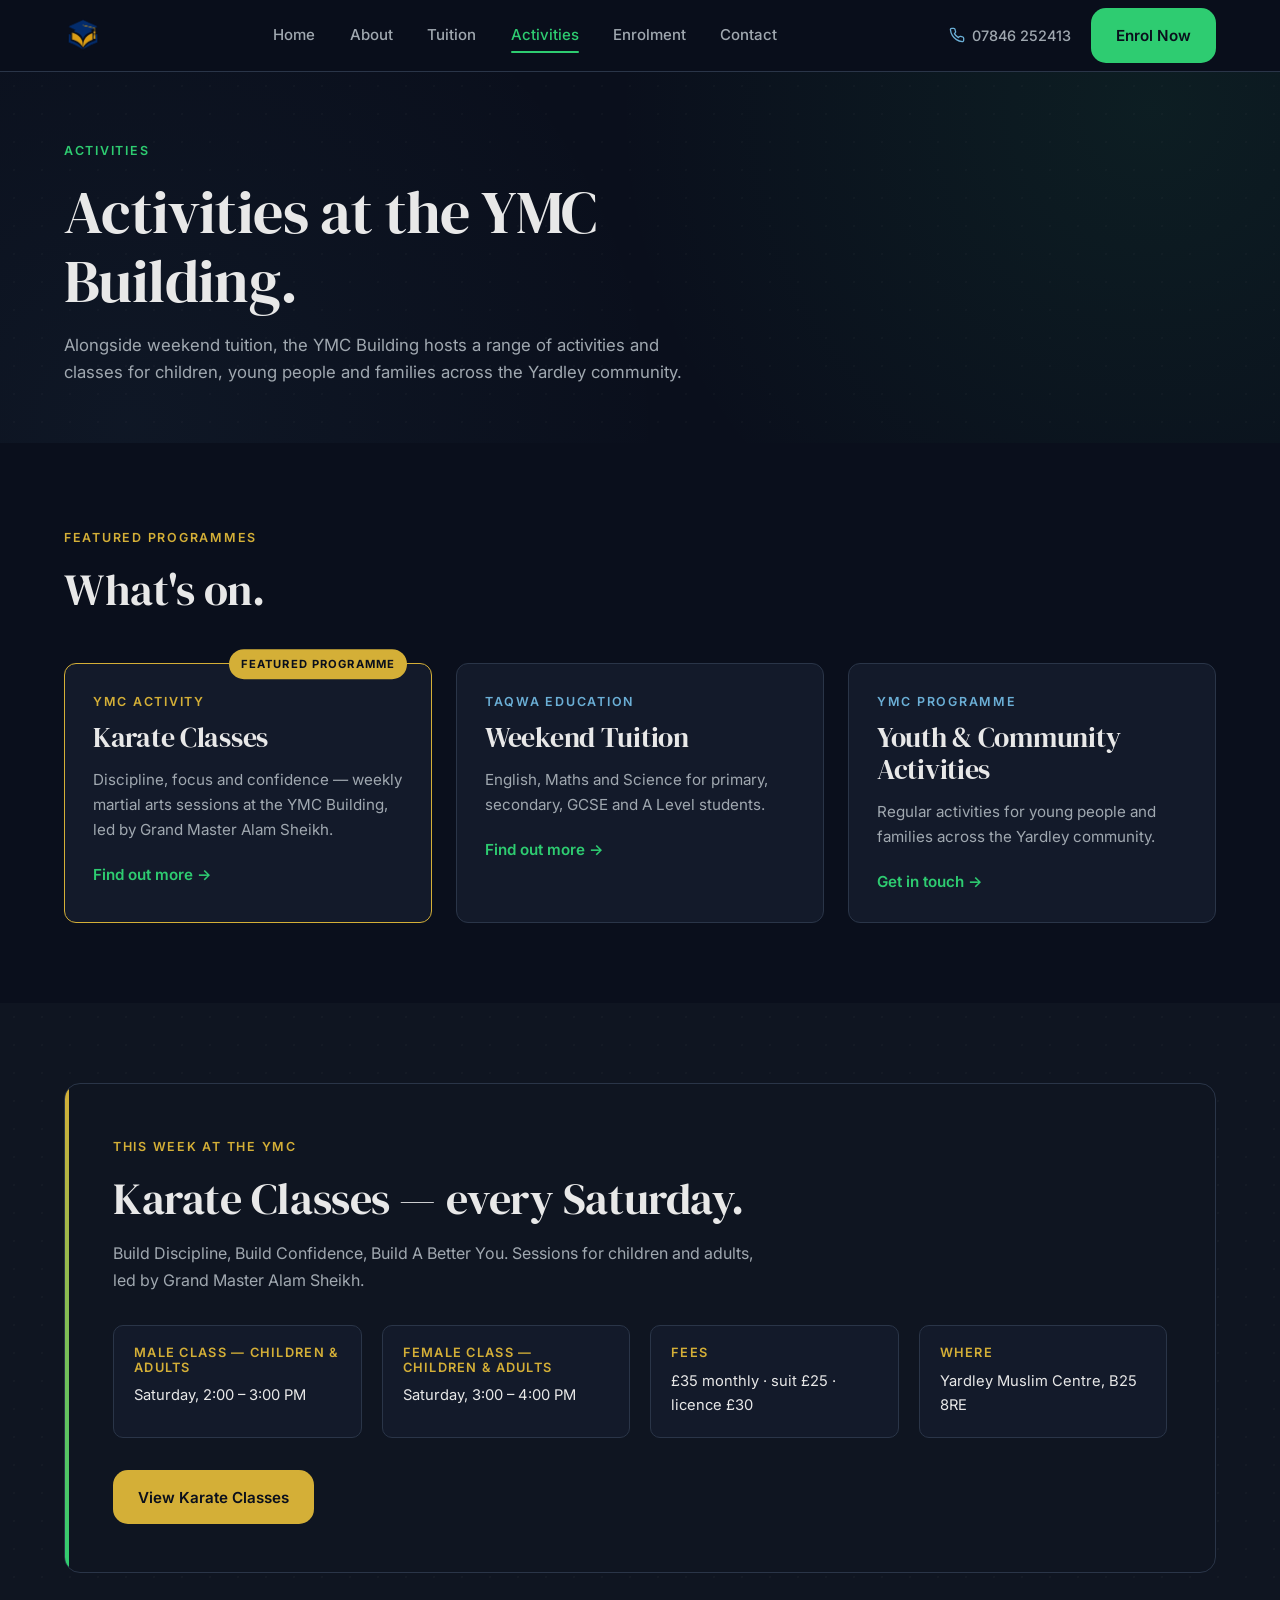
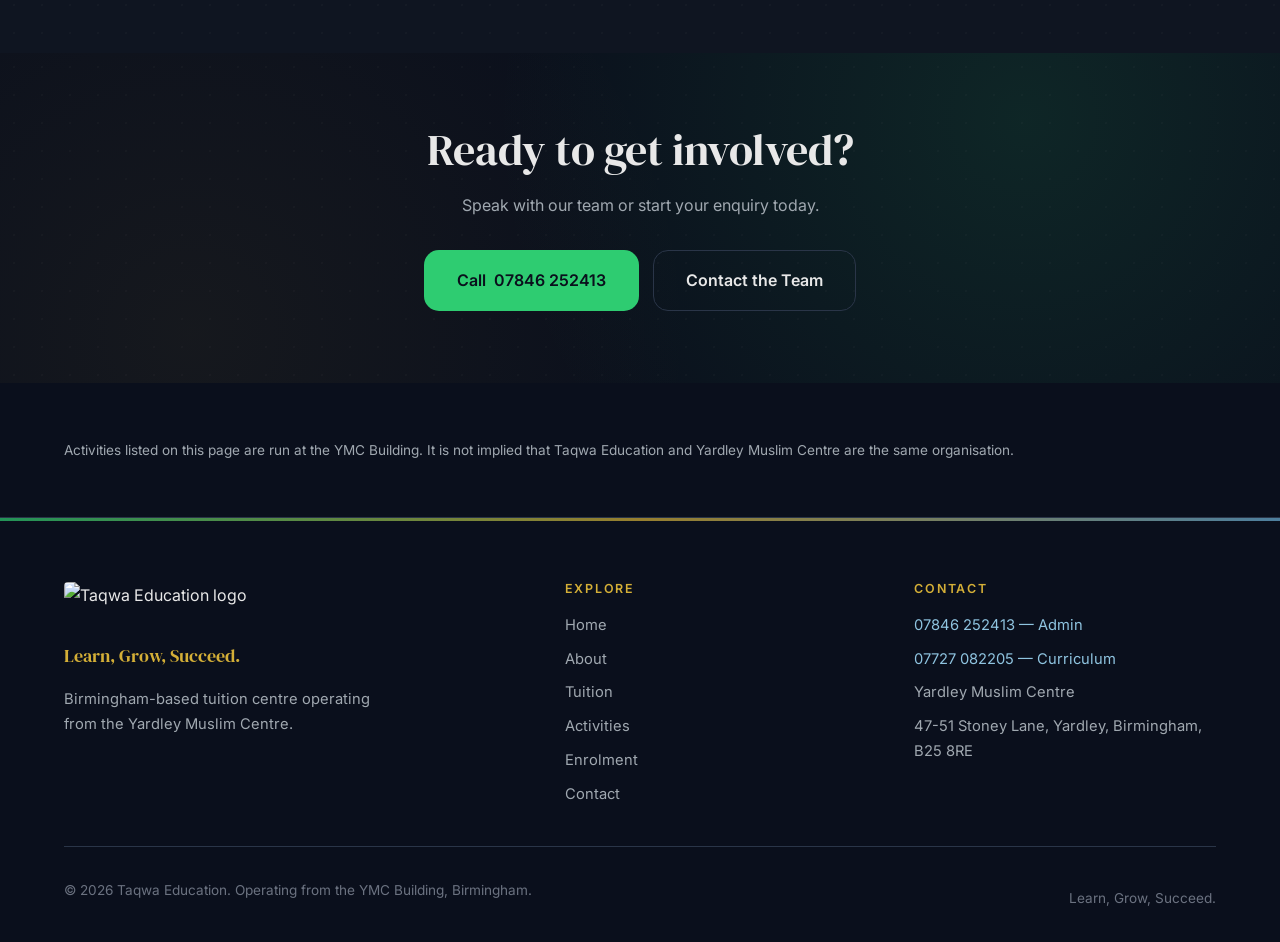
==== commit 0c80471c: "Update class labels and logo in index.html" ====
--- a/activities/index.html
+++ b/activities/index.html
@@ -18,7 +18,7 @@
 <header class="site-header">
   <div class="header-inner">
     <a class="brand" href="/" aria-label="Taqwa Education — Home">
-      <img src="/assets/images/logo.png" alt="Taqwa Education logo"><!-- ← swap to your actual logo path -->
+      <img src="/assets/favicon.png" alt="Taqwa Education logo">
     </a>
     <nav class="nav" aria-label="Main navigation">
       <a href="/">Home</a>
@@ -110,12 +110,12 @@
           led by Grand Master Alam Sheikh.</p>
         <div class="feature-grid">
           <div>
-            <h4>Boys</h4>
-            <p><span data-cfg="karateBoysDay">Saturday</span>, <span data-cfg="karateBoysTime">2:00 – 3:00 PM</span></p>
+            <h4><span data-cfg="karateMaleLabel">Male Class — Children &amp; Adults</span></h4>
+            <p><span data-cfg="karateMaleDay">Saturday</span>, <span data-cfg="karateMaleTime">2:00 – 3:00 PM</span></p>
           </div>
           <div>
-            <h4><span data-cfg="karateGirlsLabel">Girls &amp; Adults</span></h4>
-            <p><span data-cfg="karateBoysDay">Saturday</span>, <span data-cfg="karateGirlsTime">3:00 – 4:00 PM</span></p>
+            <h4><span data-cfg="karateFemaleLabel">Female Class — Children &amp; Adults</span></h4>
+            <p><span data-cfg="karateFemaleDay">Saturday</span>, <span data-cfg="karateFemaleTime">3:00 – 4:00 PM</span></p>
           </div>
           <div>
             <h4>Fees</h4>
